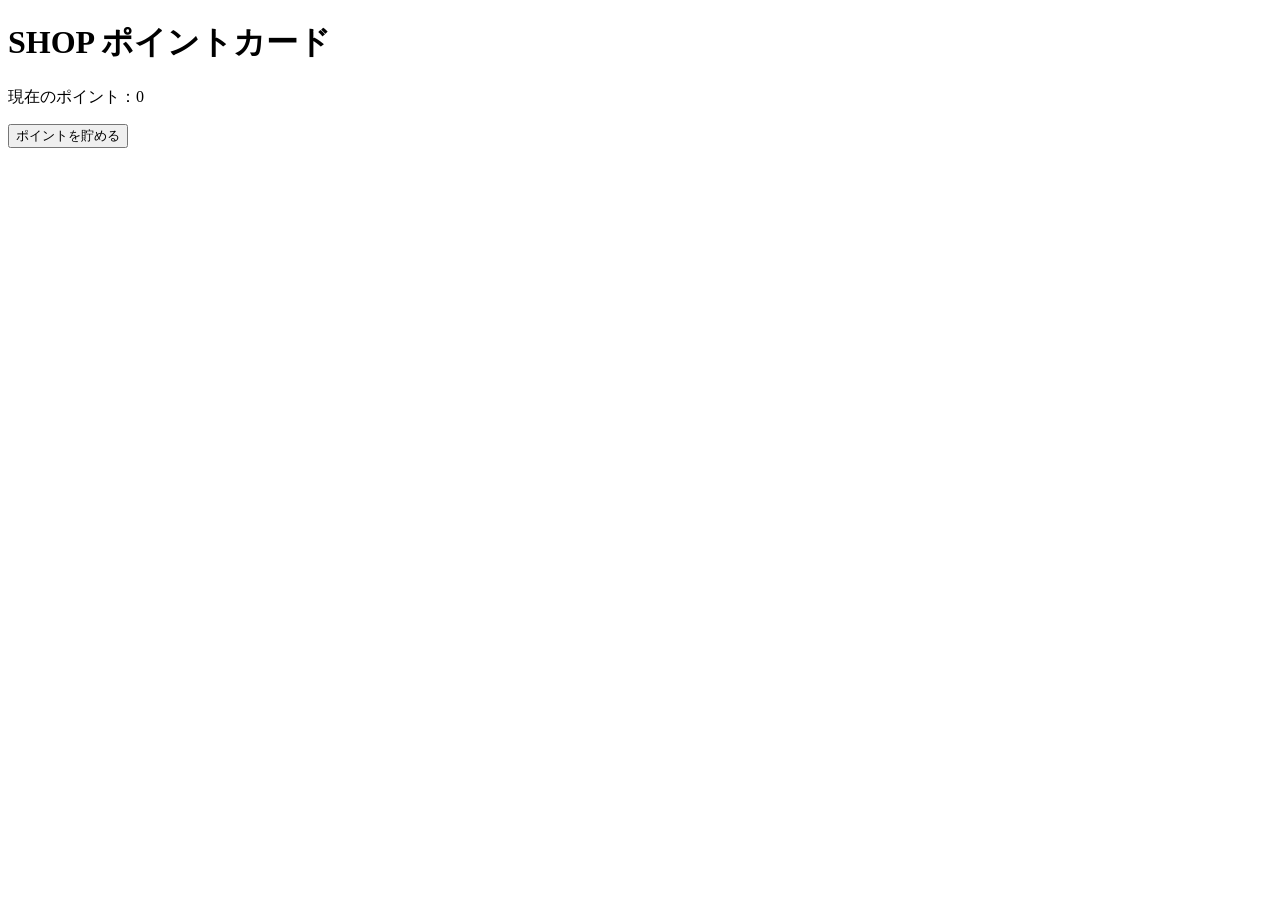
==== index.html @ ad0551af "index.html を作成" ====
<!DOCTYPE html>
<html lang="ja">
<head>
  <meta charset="UTF-8">
  <meta name="viewport" content="width=device-width, initial-scale=1.0">
  <title>ポイントカード</title>
</head>
<body>

  <h1>SHOP ポイントカード</h1>

  <p id="pointDisplay">現在のポイント：0</p>

  <button id="addButton">ポイントを貯める</button>

</body>
</html>
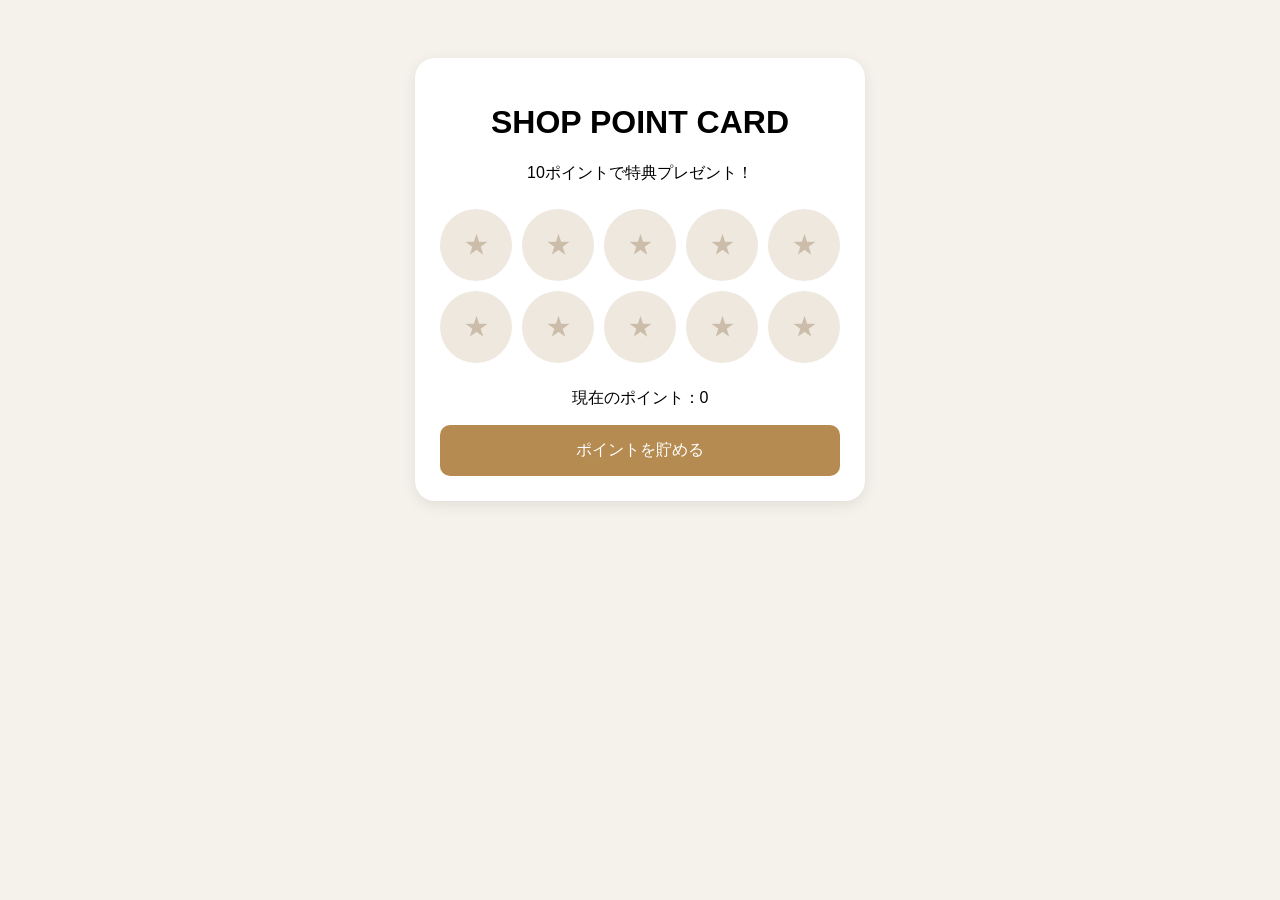
==== commit 56f38274: "index.html を更新" ====
--- a/index.html
+++ b/index.html
@@ -5,14 +5,121 @@
   <meta charset="UTF-8">
   <meta name="viewport" content="width=device-width, initial-scale=1.0">
   <title>ポイントカード</title>
+
+  <style>
+    /* ページ全体 */
+    body {
+      font-family: sans-serif;
+      background-color: #f5f1eb;
+      padding: 20px;
+    }
+
+    /* ポイントカード */
+    .card {
+      background-color: white;
+      border-radius: 20px;
+      padding: 25px;
+      max-width: 400px;
+      margin: 30px auto;
+      text-align: center;
+      box-shadow: 0 4px 15px #00000015;
+    }
+
+    /* スタンプを並べる */
+    .stamp-area {
+      display: grid;
+      grid-template-columns: repeat(5, 1fr);
+      gap: 10px;
+      margin: 25px 0;
+    }
+
+    /* スタンプ */
+    .stamp {
+      background-color: #eee8df;
+      color: #cbbda9;
+      border-radius: 50%;
+      aspect-ratio: 1;
+      display: flex;
+      align-items: center;
+      justify-content: center;
+      font-size: 25px;
+    }
+
+    /* 獲得済みスタンプ */
+    .stamp.active {
+      background-color: #b58b52;
+      color: white;
+    }
+
+    /* ボタン */
+    button {
+      background-color: #b58b52;
+      color: white;
+      border: none;
+      border-radius: 10px;
+      padding: 15px;
+      width: 100%;
+      font-size: 16px;
+      cursor: pointer;
+    }
+  </style>
 </head>
+
 <body>
 
-  <h1>SHOP ポイントカード</h1>
+  <div class="card">
+    <h1>SHOP POINT CARD</h1>
 
-  <p id="pointDisplay">現在のポイント：0</p>
+    <p>10ポイントで特典プレゼント！</p>
 
-  <button id="addButton">ポイントを貯める</button>
+    <div id="stampArea" class="stamp-area"></div>
+
+    <p id="pointDisplay">現在のポイント：0</p>
+
+    <button id="addButton">ポイントを貯める</button>
+  </div>
+
+  <script>
+    let points = 0;
+
+    const display = document.getElementById("pointDisplay");
+    const button = document.getElementById("addButton");
+    const stampArea = document.getElementById("stampArea");
+
+    // スタンプを表示する関数
+    function updateStamps() {
+      stampArea.innerHTML = "";
+
+      for (let i = 0; i < 10; i++) {
+        const stamp = document.createElement("div");
+
+        stamp.classList.add("stamp");
+        stamp.textContent = "★";
+
+        if (i < points) {
+          stamp.classList.add("active");
+        }
+
+        stampArea.appendChild(stamp);
+      }
+
+      display.textContent = "現在のポイント：" + points;
+    }
+
+    // ボタンを押したとき
+    button.addEventListener("click", function() {
+      if (points >= 10) {
+        alert("10ポイント達成！おめでとう！");
+        return;
+      }
+
+      points = points + 1;
+      updateStamps();
+    });
+
+    // 最初の画面を表示
+    updateStamps();
+  </script>
 
 </body>
 </html>
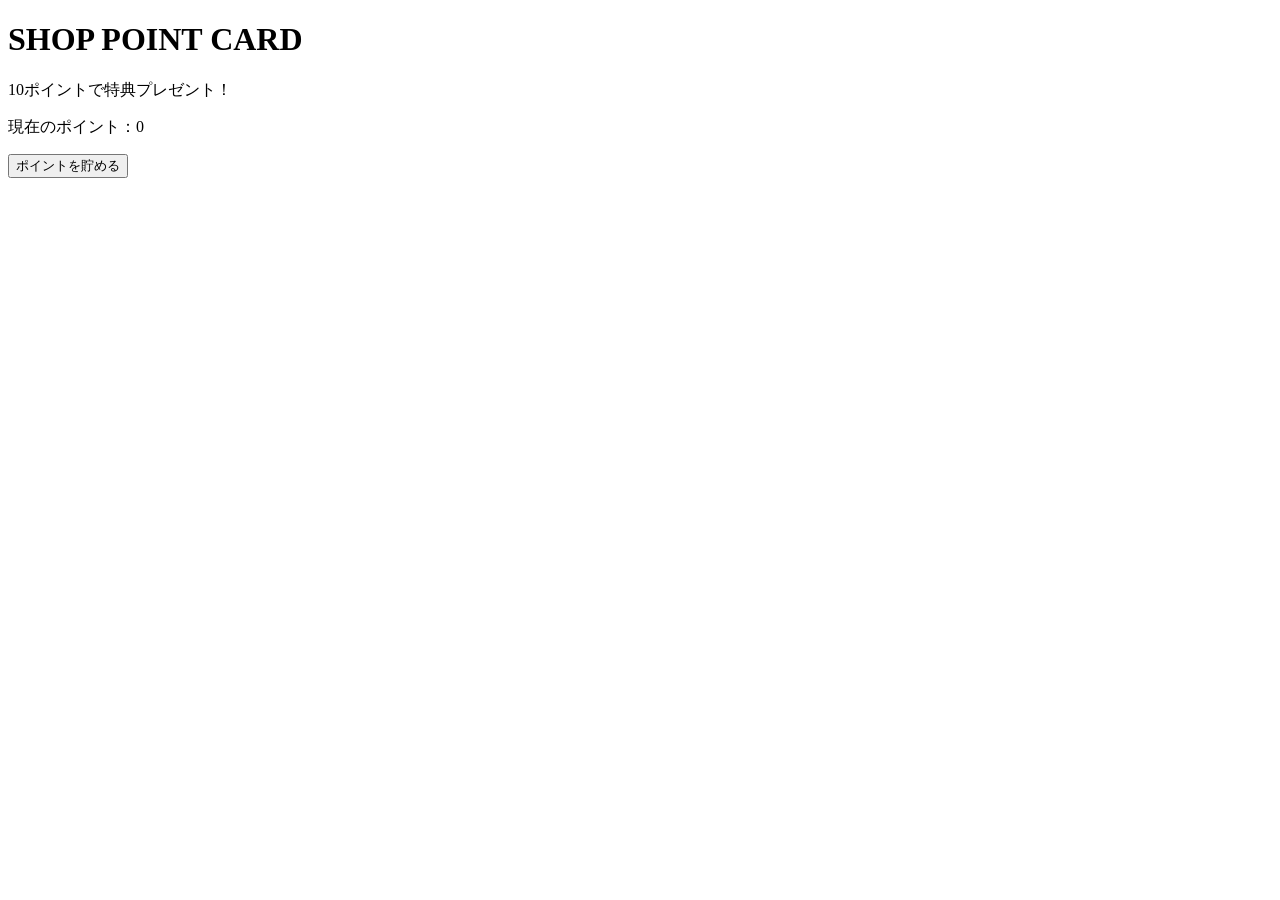
==== commit b92ff943: "index.html を更新" ====
--- a/index.html
+++ b/index.html
@@ -1,70 +1,17 @@
-
 <!DOCTYPE html>
 <html lang="ja">
 <head>
   <meta charset="UTF-8">
   <meta name="viewport" content="width=device-width, initial-scale=1.0">
+
   <title>ポイントカード</title>
 
-  <style>
-    /* ページ全体 */
-    body {
-      font-family: sans-serif;
-      background-color: #f5f1eb;
-      padding: 20px;
-    }
+  <!-- CSSを読み込む -->
+  <link rel="stylesheet" href="style.css">
 
-    /* ポイントカード */
-    .card {
-      background-color: white;
-      border-radius: 20px;
-      padding: 25px;
-      max-width: 400px;
-      margin: 30px auto;
-      text-align: center;
-      box-shadow: 0 4px 15px #00000015;
-    }
-
-    /* スタンプを並べる */
-    .stamp-area {
-      display: grid;
-      grid-template-columns: repeat(5, 1fr);
-      gap: 10px;
-      margin: 25px 0;
-    }
-
-    /* スタンプ */
-    .stamp {
-      background-color: #eee8df;
-      color: #cbbda9;
-      border-radius: 50%;
-      aspect-ratio: 1;
-      display: flex;
-      align-items: center;
-      justify-content: center;
-      font-size: 25px;
-    }
-
-    /* 獲得済みスタンプ */
-    .stamp.active {
-      background-color: #b58b52;
-      color: white;
-    }
-
-    /* ボタン */
-    button {
-      background-color: #b58b52;
-      color: white;
-      border: none;
-      border-radius: 10px;
-      padding: 15px;
-      width: 100%;
-      font-size: 16px;
-      cursor: pointer;
-    }
-  </style>
+  <!-- JavaScriptを読み込む -->
+  <script src="app.js" defer></script>
 </head>
-
 <body>
 
   <div class="card">
@@ -79,47 +26,5 @@
     <button id="addButton">ポイントを貯める</button>
   </div>
 
-  <script>
-    let points = 0;
-
-    const display = document.getElementById("pointDisplay");
-    const button = document.getElementById("addButton");
-    const stampArea = document.getElementById("stampArea");
-
-    // スタンプを表示する関数
-    function updateStamps() {
-      stampArea.innerHTML = "";
-
-      for (let i = 0; i < 10; i++) {
-        const stamp = document.createElement("div");
-
-        stamp.classList.add("stamp");
-        stamp.textContent = "★";
-
-        if (i < points) {
-          stamp.classList.add("active");
-        }
-
-        stampArea.appendChild(stamp);
-      }
-
-      display.textContent = "現在のポイント：" + points;
-    }
-
-    // ボタンを押したとき
-    button.addEventListener("click", function() {
-      if (points >= 10) {
-        alert("10ポイント達成！おめでとう！");
-        return;
-      }
-
-      points = points + 1;
-      updateStamps();
-    });
-
-    // 最初の画面を表示
-    updateStamps();
-  </script>
-
 </body>
 </html>
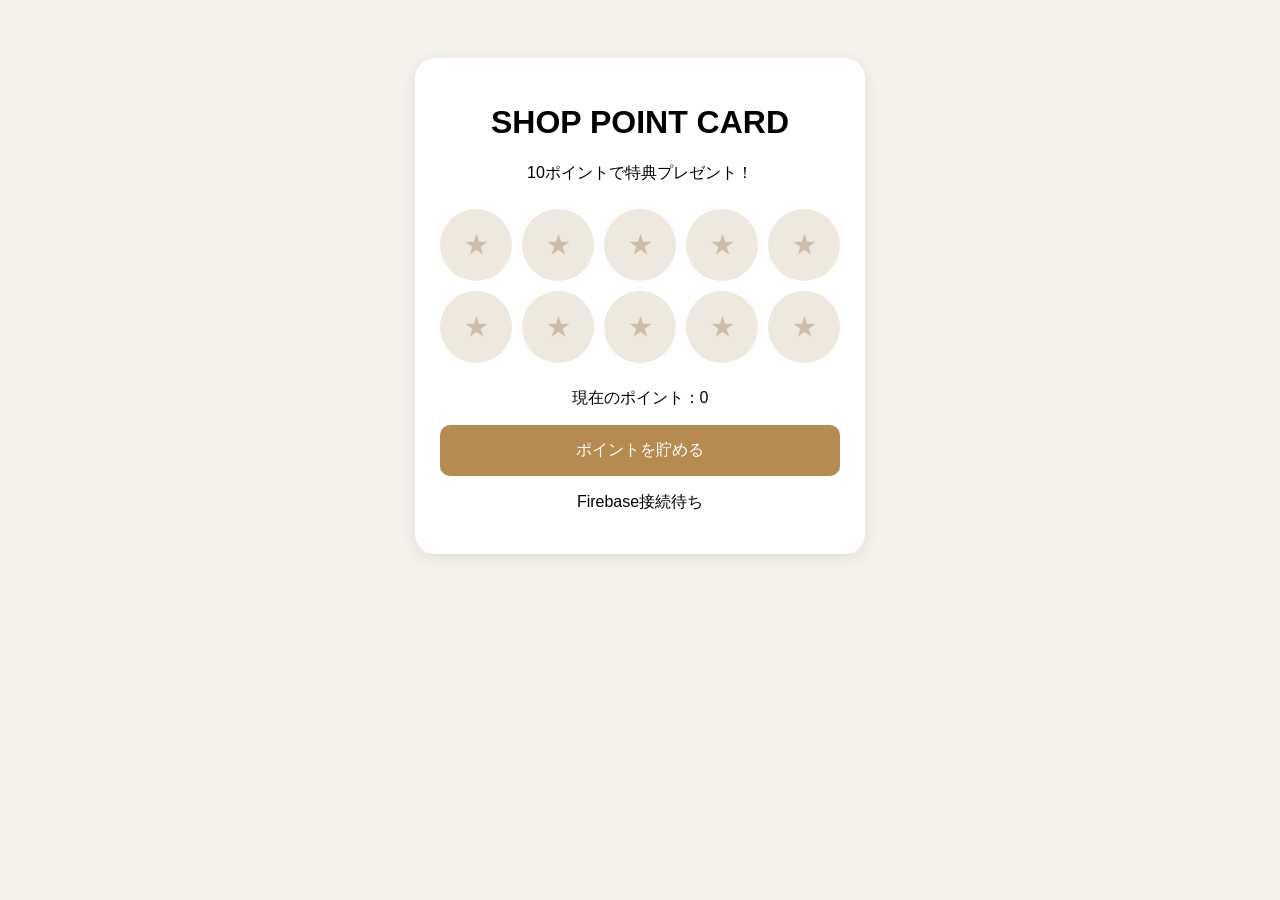
==== commit 6c0299a0: "index.html を更新" ====
--- a/index.html
+++ b/index.html
@@ -11,6 +11,7 @@
 
   <!-- JavaScriptを読み込む -->
   <script src="app.js" defer></script>
+  <script type="module" src="firebase.js"></script>
 </head>
 <body>
 
@@ -24,6 +25,7 @@
     <p id="pointDisplay">現在のポイント：0</p>
 
     <button id="addButton">ポイントを貯める</button>
+    <p id="firebaseStatus">Firebase接続待ち</p>
   </div>
 
 </body>
--- a/style.css
+++ b/style.css
@@ -0,0 +1,56 @@
+
+/* ページ全体 */
+body {
+  font-family: sans-serif;
+  background-color: #f5f1eb;
+  padding: 20px;
+}
+
+/* ポイントカード */
+.card {
+  background-color: white;
+  border-radius: 20px;
+  padding: 25px;
+  max-width: 400px;
+  margin: 30px auto;
+  text-align: center;
+  box-shadow: 0 4px 15px #00000015;
+}
+
+/* スタンプを並べる */
+.stamp-area {
+  display: grid;
+  grid-template-columns: repeat(5, 1fr);
+  gap: 10px;
+  margin: 25px 0;
+}
+
+/* スタンプ */
+.stamp {
+  background-color: #eee8df;
+  color: #cbbda9;
+  border-radius: 50%;
+  aspect-ratio: 1;
+  display: flex;
+  align-items: center;
+  justify-content: center;
+  font-size: 25px;
+}
+
+/* 獲得済みスタンプ */
+.stamp.active {
+  background-color: #b58b52;
+  color: white;
+}
+
+/* ボタン */
+button {
+  background-color: #b58b52;
+  color: white;
+  border: none;
+  border-radius: 10px;
+  padding: 15px;
+  width: 100%;
+  font-size: 16px;
+  cursor: pointer;
+}
